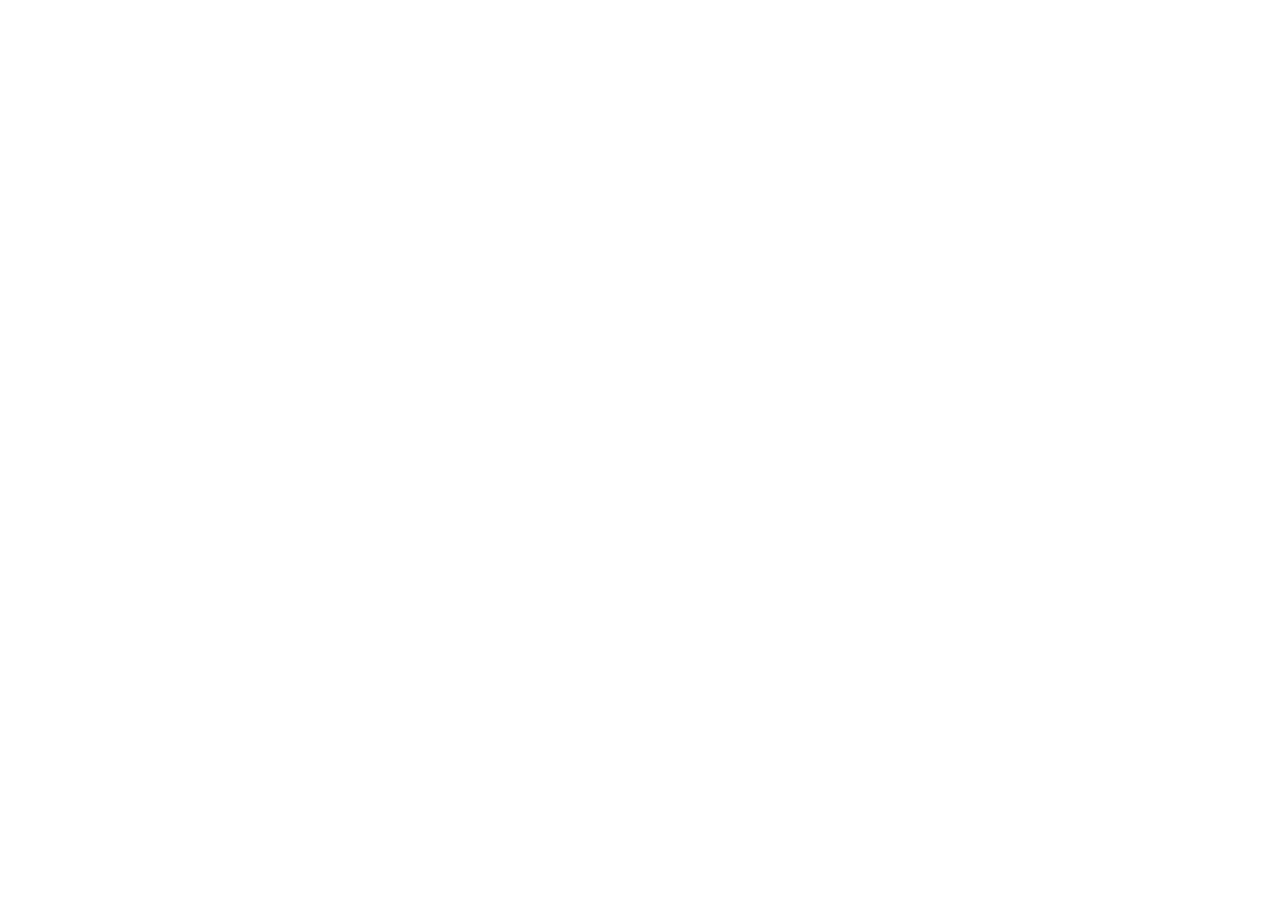
==== index.html @ 1e6f7f02 "update" ====
<!DOCTYPE html>
<html lang="en">
<head>
    <meta charset="UTF-8">
    <meta name="viewport" content="width=device-width, initial-scale=1.0">
    <title>UHT 2.0</title>
</head>
<body>
    
</body>
</html>
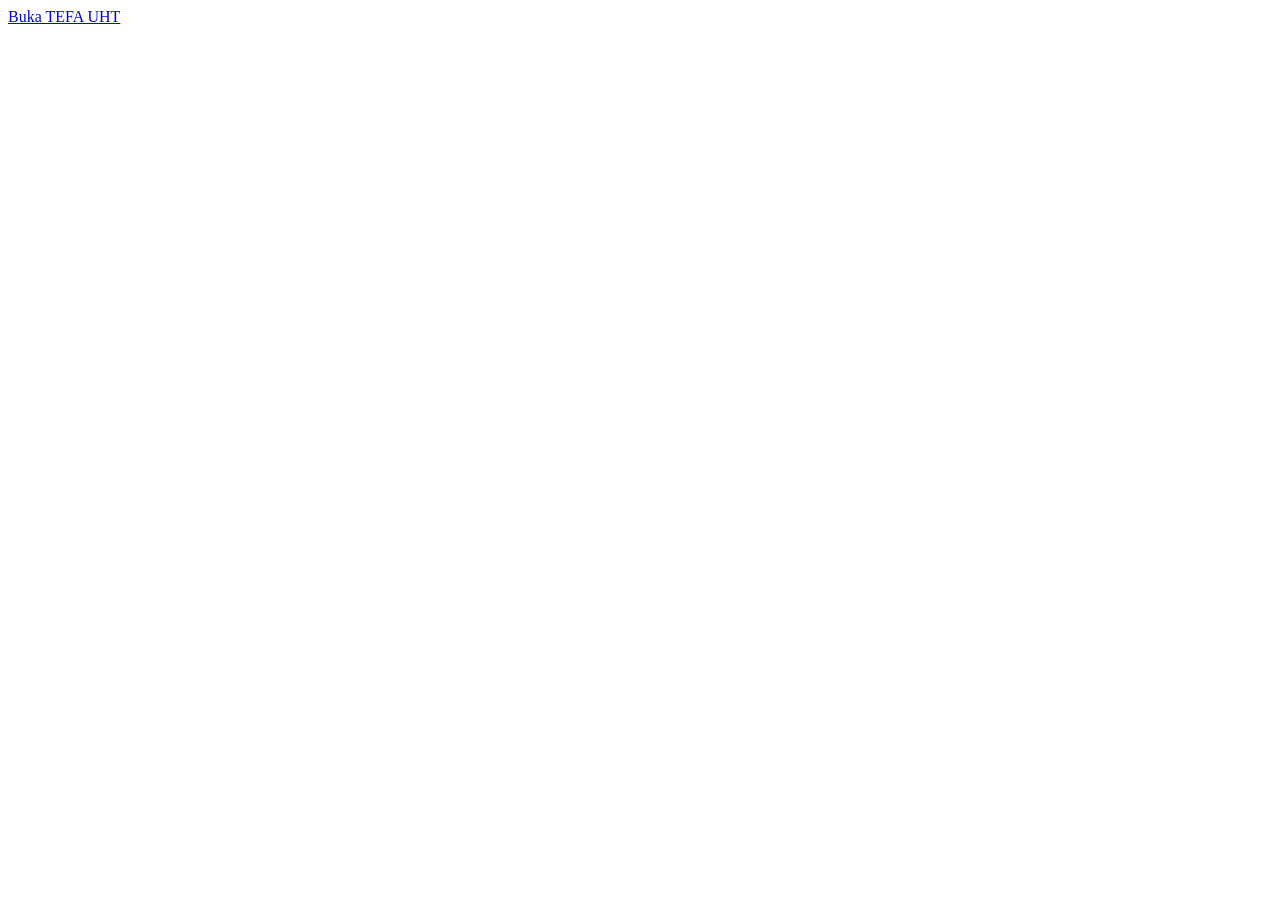
==== commit bdd52d3c: "update" ====
--- a/index.html
+++ b/index.html
@@ -6,6 +6,6 @@
     <title>UHT 2.0</title>
 </head>
 <body>
-    
+    <a href="Beranda.html">Buka TEFA UHT</a>
 </body>
 </html>
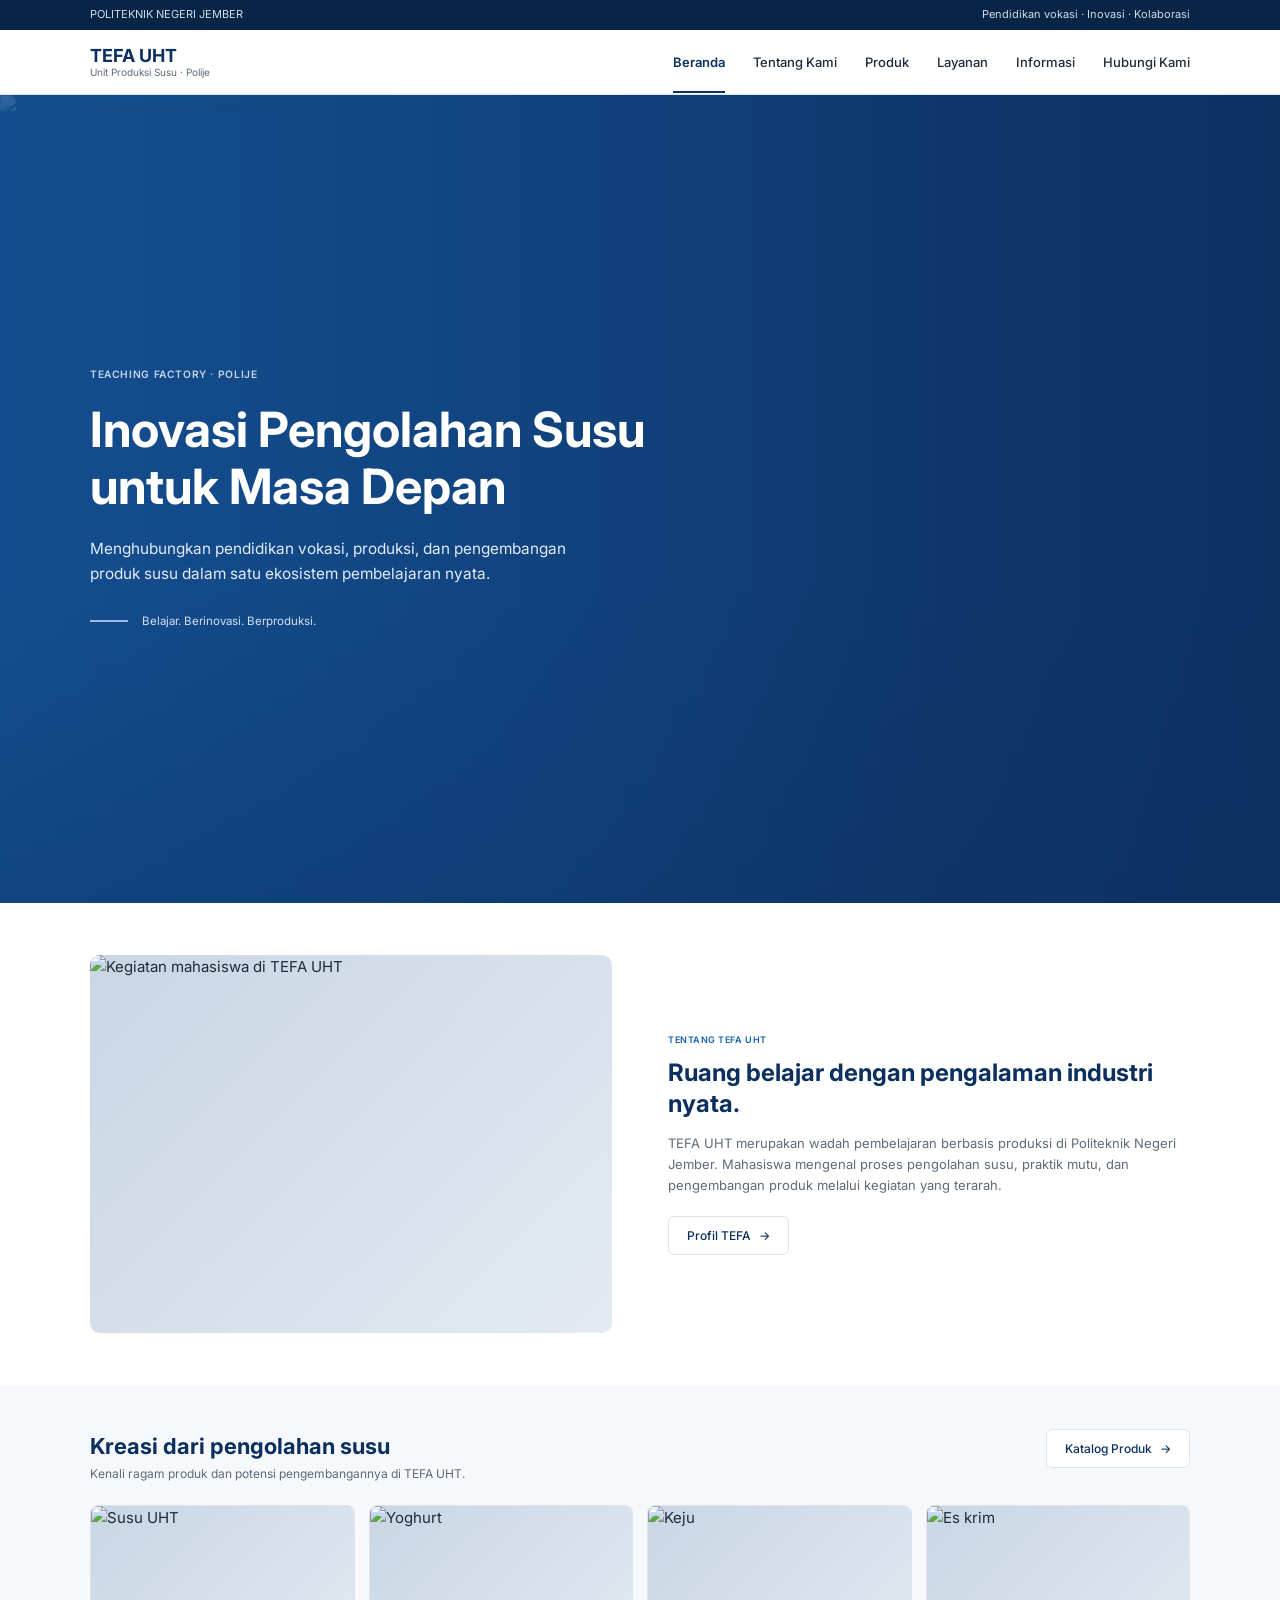
==== commit 3463df62: "avv" ====
--- a/index.html
+++ b/index.html
@@ -1,11 +1,20 @@
+
 <!DOCTYPE html>
-<html lang="en">
+<html lang="id">
 <head>
     <meta charset="UTF-8">
     <meta name="viewport" content="width=device-width, initial-scale=1.0">
-    <title>UHT 2.0</title>
+    <title>TEFA UHT</title>
+
+    <script>
+        window.addEventListener("load", function() {
+            setTimeout(function() {
+                window.location.replace("Beranda.html");
+            }, 1000);
+        });
+    </script>
 </head>
 <body>
-    <a href="Beranda.html">Buka TEFA UHT</a>
+    <p>Memuat halaman TEFA UHT...</p>
 </body>
-</html>+</html>
